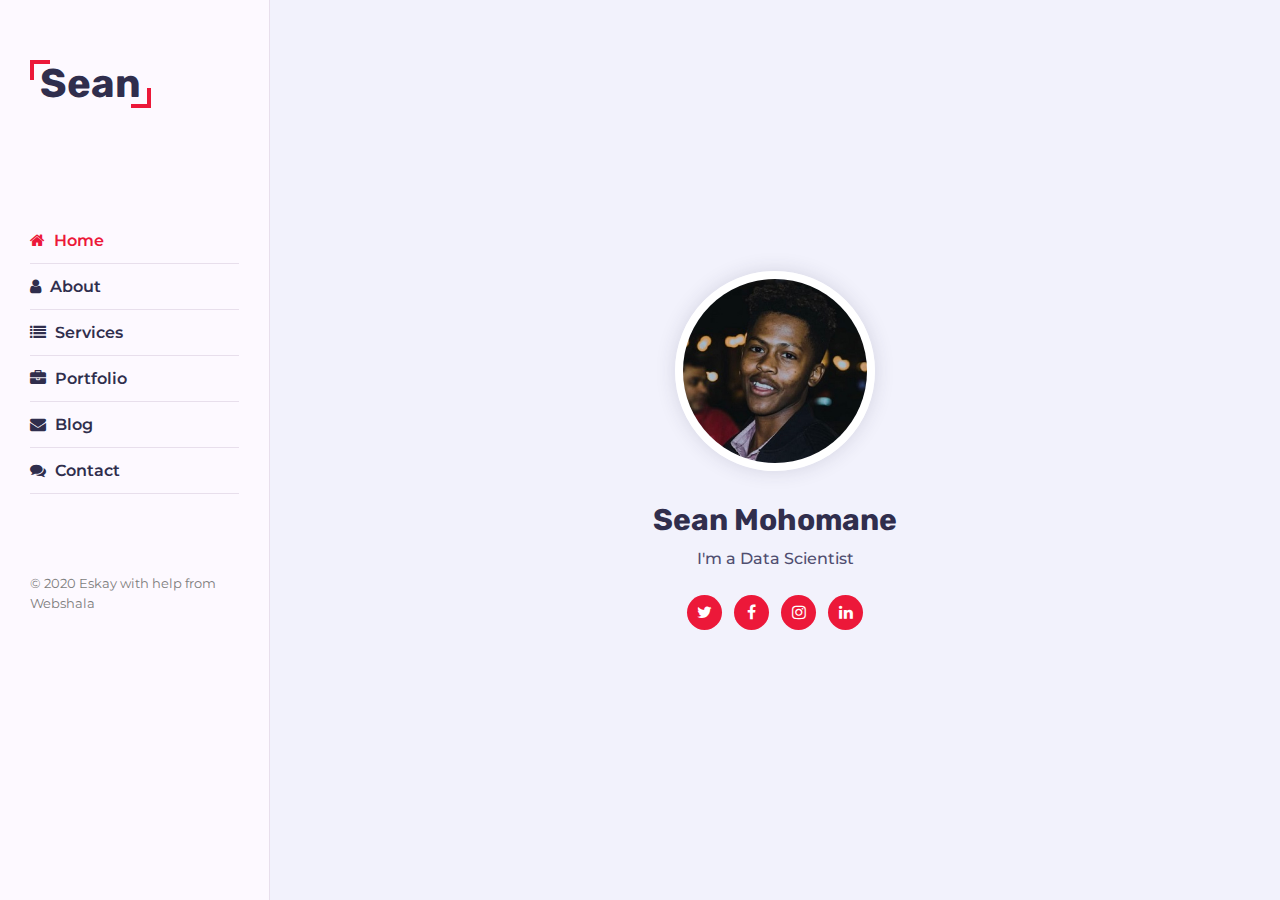
==== index.html @ befef788 "Done with the home page" ====
<!DOCTYPE html>
<html lang="en">
<head>
  <title>Personal Portfolio Template</title>
  <meta charset="utf-8">
  <meta name="viewport" content="width=device-width, initial-scale=1">
   <!-- Template css Files -->
	<link rel="stylesheet" href="css/style.css" type="text/css">
  <link rel="stylesheet" href="css/skins/pink.css" type="text/css">
</head>
<body>

   <!-- Main Container -->
   <div class="main-container">
     <!-- Aside -->
     <div class="aside">
       <!-- Logo -->
       <div class="logo">
        <a href="#">Sean</a>
       </div>
       <!-- Nav Toggler Btn -->
       <div class="nav-toggler">
         <span></span>
       </div>
       <!-- Nav  -->
       <ul class="nav">
        <li><a href="#" class="active"><i class="fa fa-home"> </i> Home</a></li>
        <li><a href="#"><i class="fa fa-user"> </i> About</a></li>
        <li><a href="#"><i class="fa fa-list"> </i> Services</a></li>
        <li><a href="#"><i class="fa fa-briefcase"> </i> Portfolio</a></li>
        <li><a href="#"><i class="fa fa-envelope"> </i> Blog</a></li>
        <li><a href="#"><i class="fa fa-comments"> </i> Contact</a></li>
        
       </ul>
       <!-- Copyright  -->
       <div class="copyright-text">
        &copy; 2020 Eskay with help from Webshala
       </div>
     </div>
     <!-- Aside End -->
     <!-- Main Content -->
     <div class="main-content">
       <!-- Home Section -->
       <section class="home section">
         <div class="container">
           <div class="intro">
             <img src="images/about.jpg" alt="profile" class="shadow-dark">
             <h1>Sean Mohomane </h1>
             <p>I'm a Data Scientist</p>
             <div class="social-links">
               <a href="#"><i class="fa fa-twitter"></i></a>
               <a href="#"><i class="fa fa-facebook"></i></a>
               <a href="#"><i class="fa fa-instagram"></i></a>
               <a href="#"><i class="fa fa-linkedin"></i></a>
             </div>
           </div>
         </div>
       </section>
       <!-- Home Section End -->
     </div>
     <!-- Main content End -->
   </div>
   <!-- Main Container -->

</body>
</html>
---- css/style.css ----
/*Font Awesome Free Icon*/
 @import url("https://stackpath.bootstrapcdn.com/font-awesome/4.7.0/css/font-awesome.min.css");
 /*Google fonts*/
 @import url('https://fonts.googleapis.com/css?family=Montserrat:400,500,600,700&display=swap');
 @import url('https://fonts.googleapis.com/css?family=Rubik:500,700,900&display=swap');

body{
    margin: 0;
    line-height: 1.5;
    font-size: 16px;
    font-family: 'Montserrat', sans-serif;
    font-weight: 400;
}

*{
    margin: 0;
    padding: 0;
    outline: none;
    text-decoration: none;
    box-sizing: border-box;
}

::before, ::after{
    box-sizing: border-box;
}

.section{
    background-color: #f2f2fc;
    min-height: 100vh;
    display: block ;
    padding: 0 30px;
}

.main-content{
    padding-left: 270px;
}
.container{
    max-width: 1100px;
    width: 100%;
    margin: auto;
}
.shadow-dark{
    -webkit-box-shadow: 0 0 20px rgba(48, 46, 77, 0.15);
    box-shadow: 0 0 20px rgba(48, 46, 77, 0.15);
}
 /* Aside */
 .aside{
     width: 270px;
     background-color: #fdf9ff;
     position: fixed;
     height: 100%;
     left: 0;
     right: 0;
     z-index: 10;
     border-right: 1px solid #e8dfec;
     padding: 30px;
}
.aside .logo{
    padding: 30px 0;
}
.aside .logo a{
    font-size: 40px;
    color: #302e4d;
    font-family: 'Rubik', sans-serif;
    font-weight: 700;
    text-decoration: none;
    display: inline-block;
    position: relative;
    padding: 0 10px;
    line-height: 48px;
}
.aside .logo a::before{
    content: '';
    height: 20px;
    width: 20px;
    position: absolute;
    top: 0;
    left: 0;
}
.aside .logo a::after{
    content: '';
    height: 20px;
    width: 20px;
    position: absolute;
    bottom: 0;
    right: 0;
}
.aside .nav-toggler{
    height: 40px;
    width: 40px;
    border: 1px solid #d4d4e3;
    cursor: pointer;
    position: fixed;
    left: 300px;
    top: 30px;
    z-index: 11;
    border-radius: 5px;
    background-color: #fdf9ff;
    /* display: -ms-flexbox;
    display: flex; */
    display: none;
    -ms-flex-align: center;
    align-items: center;
    -ms-flex-pack: center;
    justify-content: center;
}
.aside .nav-toggler span{
    height: 2px;
    width: 18px;
    display: inline-block;
    position: relative;
}
.aside .nav-toggler span::before{
    content: '';
    height: 2px;
    width: 18px;
    position: absolute;
    top: -6px;
    left: 0;
}
.aside .nav-toggler span::after{
    content: '';
    height: 2px;
    width: 18px;
    position: absolute;
    top: 6px;
    left: 0;
}

.aside .nav{
    list-style: none; 
    margin: 80px 0;
    padding: 0;
}
.aside .nav li{
    display: block;
}
.aside .nav li a{
    font-size: 16px;
    font-weight: 600;
    color: #302e4d;
    text-decoration: none;
    line-height: 45px;
    display: block;
    border-bottom: 1px solid #e8dfec;
    -webkit-transition: all 0.3s ease;
    transition: all 0.3s ease;
    text-transform: capitalize;
}
.aside .nav li a:not(.active):hover{
    padding-left: 5px; 
}
.aside .nav li a .fa{
    margin-right: 5px;
}
.aside .copyright-text{
    font-size: 13px;
    color: #7d7d7d;
}
 /* Home */
 .home{
     min-height: 100vh;
     display: -ms-flexbox;
     display: flex;
 }

 .home .intro{
     text-align: center;
}
.home .intro img{
    height: 200px;
    width: 200px;
    border-radius: 50%;
    display: inline-block;
    border: 8px solid #ffffff;
}
.home .intro h1{
    font-size: 30px;
    color: #302e4d;
    font-family: 'Rubik', sans-serif;
    font-weight: 700;
    margin: 20px 0 5px;
}
.home .intro p{
    font-size: 16px;
    font-weight: 500;
    margin: 0;
    line-height: 22px;
    color: #504e70;
}
.home .intro .social-links{
    margin-top: 25px;

}
.home .intro .social-links a{
    height: 35px;
    width: 35px;
    display: inline-block;
    text-align: center;
    line-height: 35px;
    color: #ffffff;
    margin: 0 4px;
    border-radius: 50%;
    text-decoration: none;
    -webkit-transition: all 0.3s ease;
    transition: all 0.3s ease;
}

.home .intro .social-links a:hover{
    -webkit-transform: scale(1.1);
    transform: scale(1.1);
}
---- css/skins/pink.css ----
.aside .logo a::before{
    border-top: 4px solid #ec1839;
    border-left: 4px solid #ec1839;
}

.aside .logo a::after{
    border-right: 4px solid #ec1839;
    border-bottom: 4px solid #ec1839;
}
.aside .nav li a:hover,
.aside .nav li a.active{
    color: #ec1839;
}
.aside .nav-toggler span,
.aside .nav-toggler span::before,
.aside .nav-toggler span::after,
.home .intro .social-links a{
    background-color: #ec1839;
}
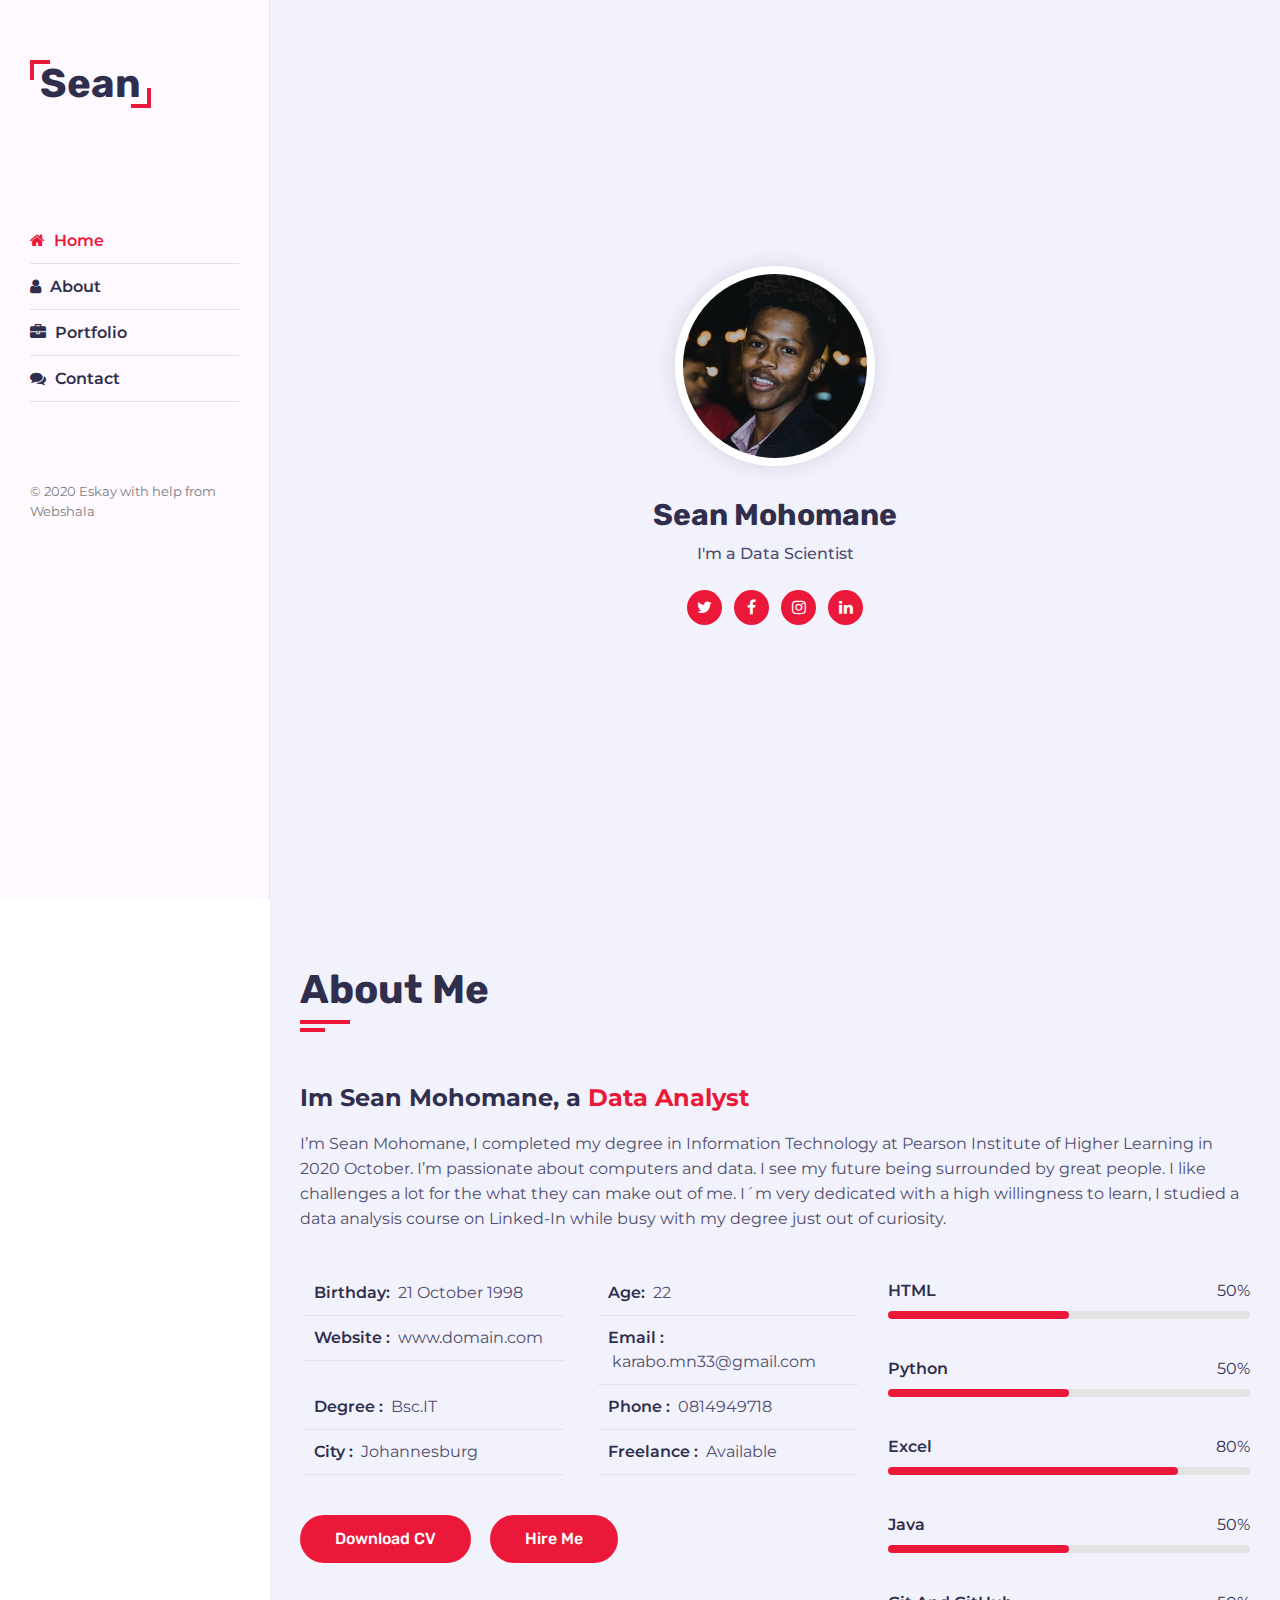
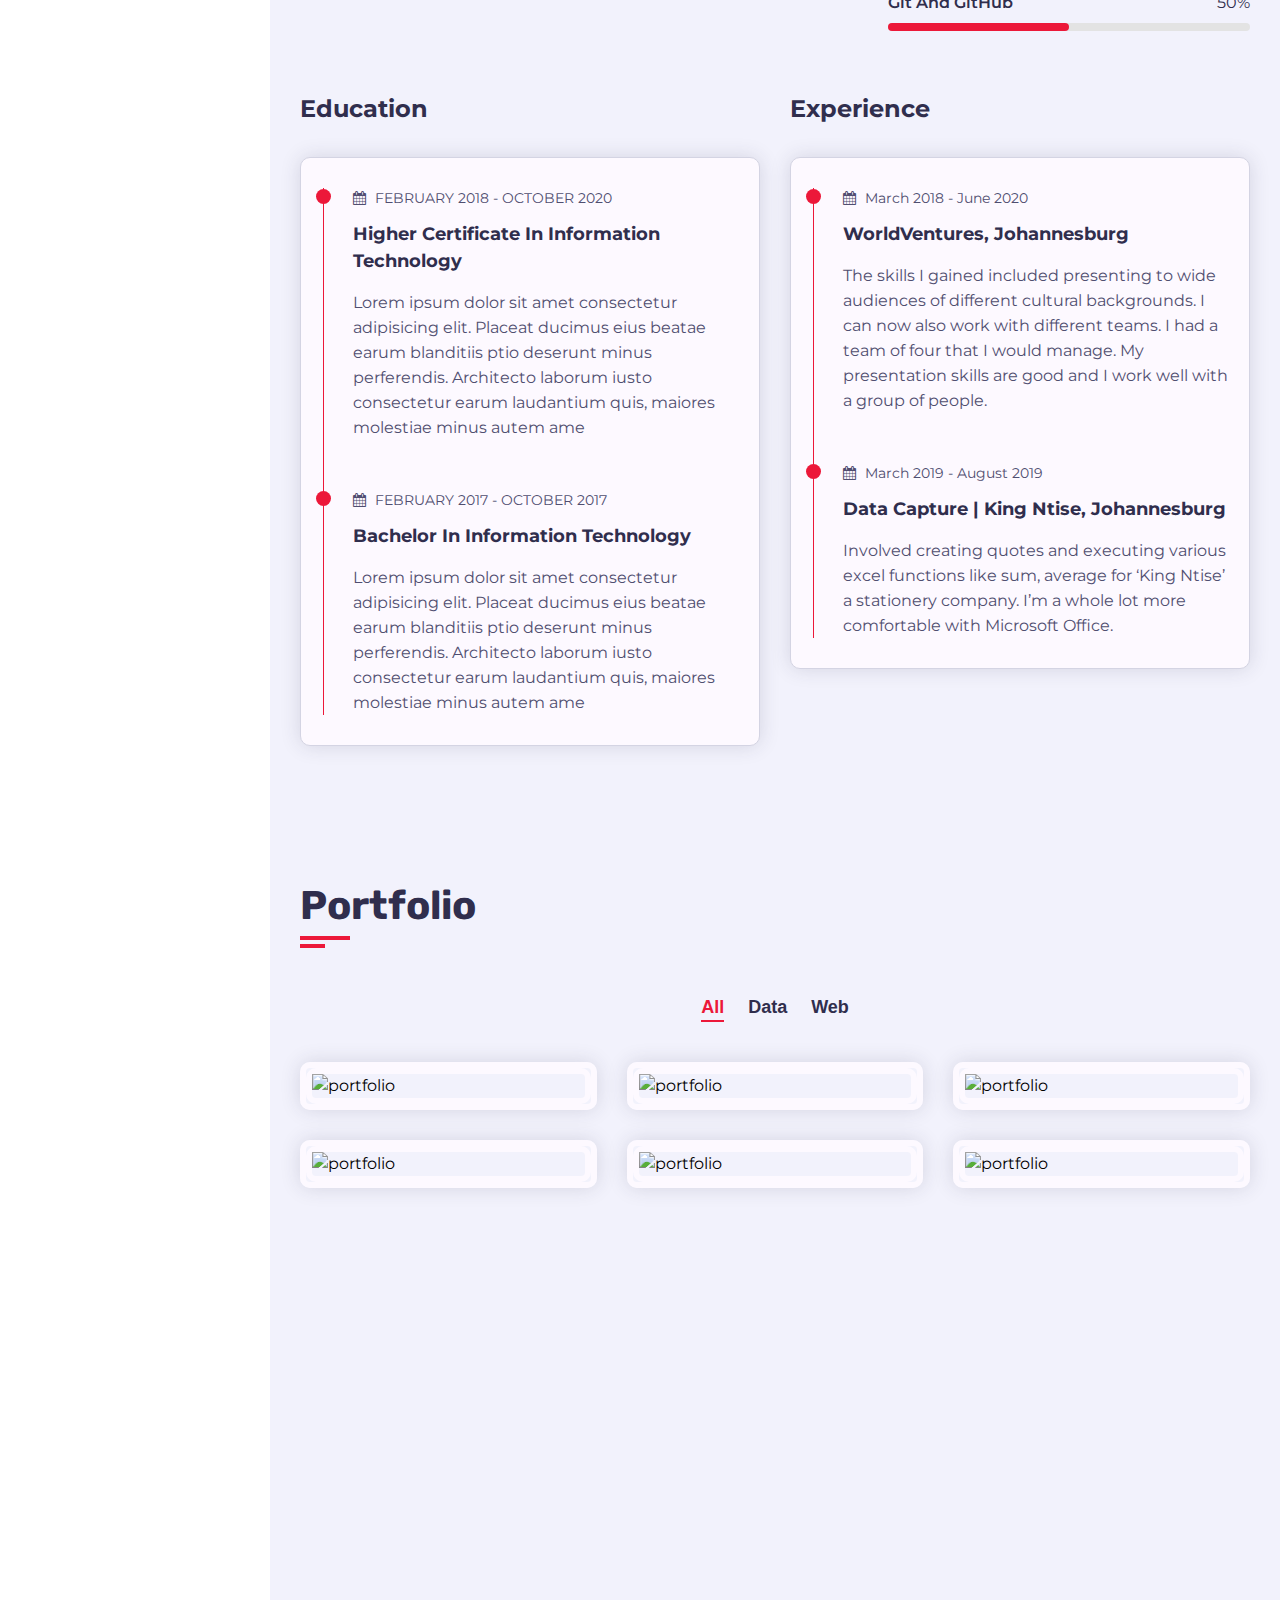
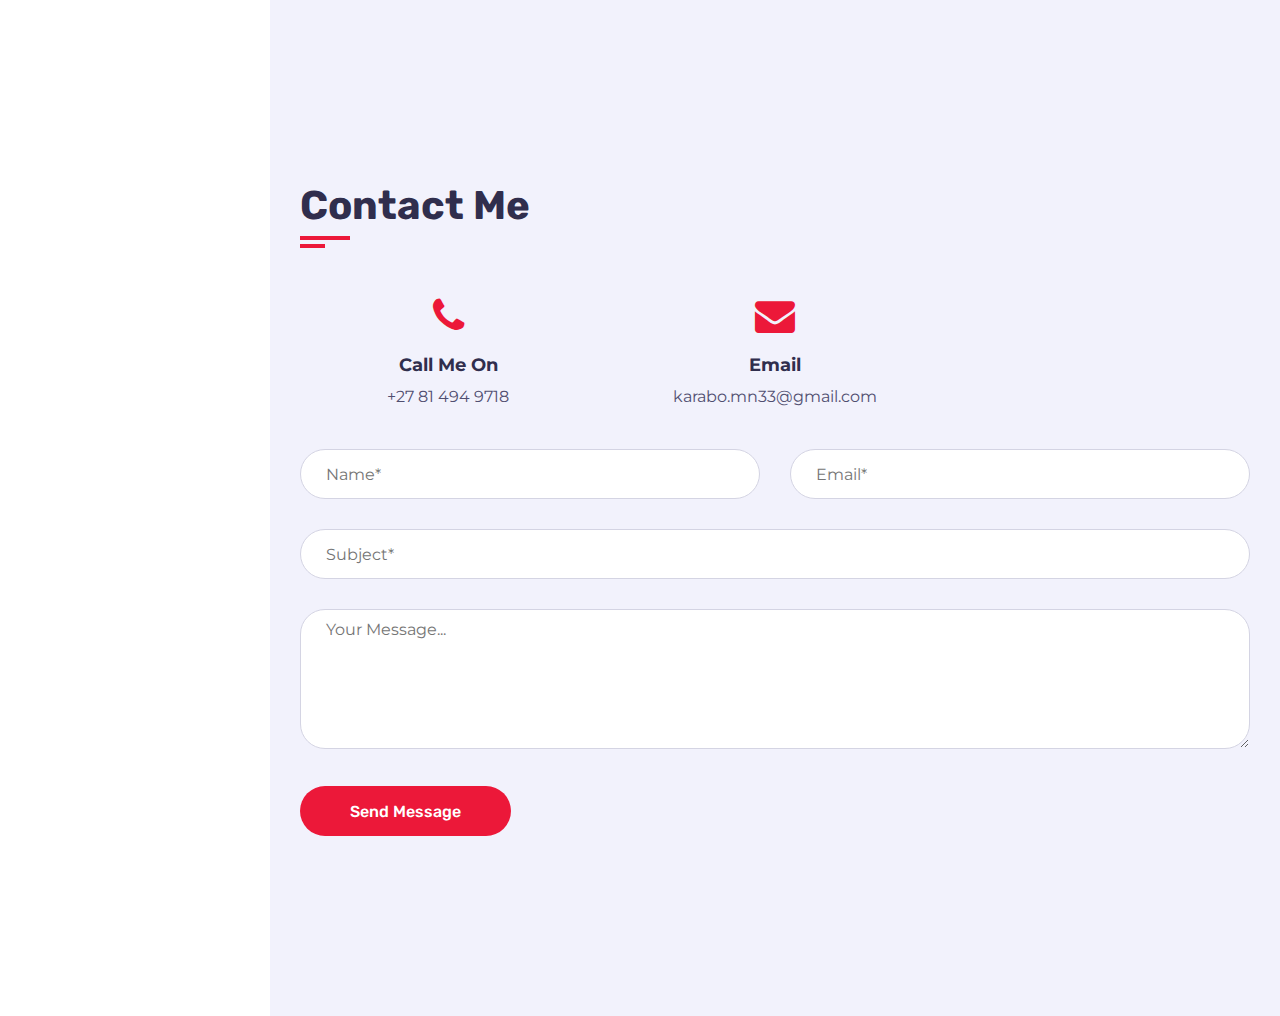
==== commit 42f0e873: "design done" ====
--- a/index.html
+++ b/index.html
@@ -26,9 +26,7 @@
        <ul class="nav">
         <li><a href="#" class="active"><i class="fa fa-home"> </i> Home</a></li>
         <li><a href="#"><i class="fa fa-user"> </i> About</a></li>
-        <li><a href="#"><i class="fa fa-list"> </i> Services</a></li>
         <li><a href="#"><i class="fa fa-briefcase"> </i> Portfolio</a></li>
-        <li><a href="#"><i class="fa fa-envelope"> </i> Blog</a></li>
         <li><a href="#"><i class="fa fa-comments"> </i> Contact</a></li>
         
        </ul>
@@ -40,6 +38,7 @@
      <!-- Aside End -->
      <!-- Main Content -->
      <div class="main-content">
+
        <!-- Home Section -->
        <section class="home section">
          <div class="container">
@@ -57,6 +56,360 @@
          </div>
        </section>
        <!-- Home Section End -->
+
+       <!-- About Section -->
+       <section class="about section">
+         <div class="container">
+           <div class="row">
+             <div class="section-title padd-15">
+               <h2>About Me</h2>
+             </div>
+           </div>
+           <div class="row">
+             <div class="about-content padd-15">
+               <div class="row">
+                 <div class="about-text padd-15">
+                   <h3>Im Sean Mohomane, a <span>Data Analyst</span></h3>
+                   <p>
+                    I’m Sean Mohomane, I completed my degree in Information Technology at Pearson Institute of Higher Learning in 2020 October.
+                    I’m passionate about computers and data. I see my future being surrounded by great people. 
+                    I like challenges a lot for the what they can make out of me. 
+                    I´m very dedicated with a high willingness to learn, I studied a data analysis course on Linked-In while busy with my degree just out of curiosity.
+                   </p>
+                 </div>
+               </div>
+               <div class="row"> 
+                 <div class="personal-info padd-15">
+                  <div class="row">
+                    <div class="info-item padd-15">
+                      <p>Birthday: <span>21 October 1998</span></p>
+                    </div>
+                    <div class="info-item padd-15">
+                      <p>Age: <span>22</span></p>
+                    </div>
+                    <div class="info-item padd-15">
+                      <p>Website : <span>www.domain.com</span></p>
+                    </div>
+                    <div class="info-item padd-15">
+                      <p>Email : <span>karabo.mn33@gmail.com</span></p>
+                    </div>
+                    <div class="info-item padd-15">
+                      <p>Degree : <span>Bsc.IT</span></p>
+                    </div>
+                    <div class="info-item padd-15">
+                      <p>Phone : <span>0814949718</span></p>
+                    </div>
+                    <div class="info-item padd-15">
+                      <p>City : <span>Johannesburg</span></p>
+                    </div>
+                    <div class="info-item padd-15">
+                      <p>Freelance : <span>Available</span></p>
+                    </div>
+                  </div>
+                  <div class="row">
+                    <div class="buttons padd-15">
+                      <a href="#" class="btn">Download CV</a>
+                      <a href="#" class="btn">Hire Me</a>
+                    </div>
+                  </div>
+                 </div>
+                 <div class="skills  padd-15">
+                  <div class="row">
+                    <div class="skill-item padd-15">
+                      <h5>HTML</h5>
+                      <div class="progress">
+                        <div class="progress-in" style="width: 50%;"></div>
+                        <div class="skill-percent">50%</div>
+                      </div>
+                    </div>
+                    <div class="skill-item padd-15">
+                      <h5>Python</h5>
+                      <div class="progress">
+                        <div class="progress-in" style="width: 50%;"></div>
+                        <div class="skill-percent">50%</div>
+                      </div>
+                    </div>
+                    <div class="skill-item padd-15">
+                      <h5>Excel</h5>
+                      <div class="progress">
+                        <div class="progress-in" style="width: 80%;"></div>
+                        <div class="skill-percent">80%</div>
+                      </div>
+                    </div>
+                    <div class="skill-item padd-15">
+                      <h5>Java</h5>
+                      <div class="progress">
+                        <div class="progress-in" style="width: 50%;"></div>
+                        <div class="skill-percent">50%</div>
+                      </div>
+                    </div>
+                    <div class="skill-item padd-15">
+                      <h5>Git and GitHub</h5>
+                      <div class="progress">
+                        <div class="progress-in" style="width: 50%;"></div>
+                        <div class="skill-percent">50%</div>
+                      </div>
+                    </div>
+                  </div>
+                 </div>
+               </div>
+               <div class="row">
+                 <div class="education padd-15">
+                   <h3 class="title">Education</h3>
+                   <div class="row">
+                     <div class="timeline-box padd-15">
+                      <div class="timeline shadow-dark">
+                        <!-- Timeline Item -->
+                        <div class="timeline-item">
+                          <div class="circle-dot"></div>
+                          <h6 class="timeline-date">
+                            <i class="fa fa-calendar"></i> FEBRUARY 2018 - OCTOBER 2020
+                          </h6>
+                          <h4 class="timeline-title">Higher Certificate in Information Technology</h4>
+                          <p class="timeline-text">
+                          Lorem ipsum dolor sit amet consectetur adipisicing 
+                          elit. Placeat ducimus eius beatae earum blanditiis 
+                          ptio deserunt minus perferendis. Architecto laborum
+                           iusto consectetur earum laudantium quis, maiores 
+                           molestiae minus autem ame </p>
+                        </div>
+                        <!-- TImeline item end  -->
+                        <!-- Timeline Item -->
+                        <div class="timeline-item">
+                          <div class="circle-dot"></div>
+                          <h6 class="timeline-date">
+                            <i class="fa fa-calendar"></i> FEBRUARY 2017 - OCTOBER 2017
+                          </h6>
+                          <h4 class="timeline-title">Bachelor in Information Technology</h4>
+                          <p class="timeline-text">
+                          Lorem ipsum dolor sit amet consectetur adipisicing 
+                          elit. Placeat ducimus eius beatae earum blanditiis 
+                           ptio deserunt minus perferendis. Architecto laborum
+                           iusto consectetur earum laudantium quis, maiores 
+                           molestiae minus autem ame </p>
+                        </div>
+                      <!-- TImeline item end  -->
+                     </div>
+                   </div>
+                 </div>
+                 </div>
+                 <div class="experience padd-15">
+                   <h3 class="title">Experience</h3>
+                   <div class="row">
+                    <div class="timeline-box padd-15">
+                     <div class="timeline shadow-dark">
+                       <!-- Timeline Item -->
+                       <div class="timeline-item">
+                         <div class="circle-dot"></div>
+                         <h6 class="timeline-date">
+                           <i class="fa fa-calendar"></i> March 2018 - June 2020
+                         </h6>
+                         <h4 class="timeline-title"> WorldVentures, Johannesburg</h4>
+                         <p class="timeline-text">
+                          The skills I gained included presenting to wide audiences of different cultural backgrounds.
+                           I can now also work with different teams. 
+                           I had a team of four that I would manage. 
+                           My presentation skills are good and I work well with a group of people. </p>
+                       </div>
+                       <!-- TImeline item end  -->
+                       <!-- Timeline Item -->
+                       <div class="timeline-item">
+                         <div class="circle-dot"></div>
+                         <h6 class="timeline-date">
+                           <i class="fa fa-calendar"></i> March 2019 - August 2019
+                         </h6>
+                         <h4 class="timeline-title">Data Capture | King Ntise, Johannesburg </h4>
+                         <p class="timeline-text"> 
+                           Involved creating quotes and executing various excel functions like sum, 
+                           average for ‘King Ntise’ a stationery company. I’m a whole lot more comfortable with Microsoft Office. </p>
+                       </div>
+                     <!-- TImeline item end  -->
+                    </div>
+                  </div>
+                </div>
+                 </div>
+               </div>
+             </div>
+            </div>
+          </div>
+       </section>
+       <!-- About Section End  -->
+
+       <!-- Portfolio Section  -->
+      <section class="portfolio section ">
+        <div class="container">
+          <div class="row">
+            <div class="section-title padd-15">
+              <h2>Portfolio</h2>
+            </div>
+          </div>
+          <div class="row">
+              <div class="portfolio-filter padd-15">
+                <button type="button" class="active" data-filter="all">all</button>
+                <!-- <button type="button" data-filter="web-design">web-design</button> -->
+                <button type="button" data-filter="photography">Data</button>
+                <button type="button" data-filter="wordpress">Web</button>
+              </div>
+             <!-- Portfolio Item -->
+             <div class="portfolio-item padd-15" data-category="web-design">
+               <div class="portfolio-item-inner shadow-dark">
+                 <div class="portfolio-img">
+                   <img src="images/portfolio/1.jpg" alt="portfolio">
+                 </div>
+                 <div class="portfolio-info">
+                   <h4>Web design</h4>
+                   <div class="icon">
+                     <i class="fa fa-search"></i>
+                   </div>
+                 </div>
+               </div>
+             </div>
+             <!-- Portfolio Item End-->
+             <!-- Portfolio Item -->
+              <div class="portfolio-item padd-15" data-category="wordpress">
+               <div class="portfolio-item-inner shadow-dark">
+                 <div class="portfolio-img">
+                   <img src="images/portfolio/2.jpg" alt="portfolio">
+                 </div>
+                 <div class="portfolio-info">
+                   <h4>wordpress</h4>
+                   <div class="icon">
+                     <i class="fa fa-search"></i>
+                   </div>
+                 </div>
+               </div>
+             </div>
+             <!-- Portfolio Item End-->
+             <!-- Portfolio Item -->
+              <div class="portfolio-item padd-15" data-category="web-design">
+               <div class="portfolio-item-inner shadow-dark">
+                 <div class="portfolio-img">
+                   <img src="images/portfolio/3.jpg" alt="portfolio">
+                 </div>
+                 <div class="portfolio-info">
+                   <h4>Web design</h4>
+                   <div class="icon">
+                     <i class="fa fa-search"></i>
+                   </div>
+                 </div>
+               </div>
+             </div>
+             <!-- Portfolio Item End-->
+             <!-- Portfolio Item -->
+              <div class="portfolio-item padd-15" data-category="photography">
+               <div class="portfolio-item-inner shadow-dark">
+                 <div class="portfolio-img">
+                   <img src="images/portfolio/4.jpg" alt="portfolio">
+                 </div>
+                 <div class="portfolio-info">
+                   <h4>Photography</h4>
+                   <div class="icon">
+                     <i class="fa fa-search"></i>
+                   </div>
+                 </div>
+               </div>
+             </div>
+             <!-- Portfolio Item End-->
+             <!-- Portfolio Item -->
+              <div class="portfolio-item padd-15" data-category="web-design">
+               <div class="portfolio-item-inner shadow-dark">
+                 <div class="portfolio-img">
+                   <img src="images/portfolio/5.jpg" alt="portfolio">
+                 </div>
+                 <div class="portfolio-info">
+                   <h4>Web design</h4>
+                   <div class="icon">
+                     <i class="fa fa-search"></i>
+                   </div>
+                 </div>
+               </div>
+             </div>
+             <!-- Portfolio Item End-->
+             <!-- Portfolio Item -->
+              <div class="portfolio-item padd-15" data-category="web-design">
+               <div class="portfolio-item-inner shadow-dark">
+                 <div class="portfolio-img">
+                   <img src="images/portfolio/6.jpg" alt="portfolio">
+                 </div>
+                 <div class="portfolio-info">
+                   <h4>Web design</h4>
+                   <div class="icon">
+                     <i class="fa fa-search"></i>
+                   </div>
+                 </div>
+               </div>
+             </div>
+             <!-- Portfolio Item End-->
+            
+           </div>
+        </div>
+      </section>
+       <!-- Portfolio Section End  -->
+
+       <!-- Contact Section -->
+       <section class="contact section ">
+        <div class="container">
+          <div class="row">
+            <div class="section-title padd-15">
+              <h2>Contact Me</h2>
+            </div>
+          </div>
+          <div class="row">
+            <!-- contact-info-item -->
+            <div class="contact-info-item padd-15">
+              <div class="icon"><i class="fa fa-phone"></i></div>
+              <h4>Call Me On</h4>
+              <p>+27 81 494 9718</p>
+            </div>
+            <!-- contact-info-item End -->
+            <!-- contact-info-item -->
+            <div class="contact-info-item padd-15">
+              <div class="icon"><i class="fa fa-envelope"></i></div>
+              <h4>Email</h4>
+              <p>karabo.mn33@gmail.com</p>
+            </div>
+            <!-- contact-info-item End -->
+          </div>
+
+          <!-- Contact Form -->
+          <div class="row"> 
+            <form action="" class="contact-form padd-15">
+              <div class="row">
+                <div class="form-item col-6 padd-15">
+                  <div class="form-group">
+                    <input type="text" class="form-control" placeholder="Name*">
+                  </div>
+                </div>
+                <div class="form-item col-6 padd-15">
+                  <div class="form-group">
+                    <input type="text" class="form-control" placeholder="Email*">
+                  </div>
+                </div>
+              </div>
+              <div class="row">
+                <div class="form-item col-12 padd-15">
+                  <div class="form-group">
+                    <input type="text" class="form-control" placeholder="Subject*">
+                  </div>
+                </div>
+              </div>
+              <div class="row">
+                <div class="form-item col-12 padd-15">
+                  <div class="form-group">
+                    <textarea class="form-control" placeholder="Your Message... "></textarea>
+                  </div>
+                </div>
+              </div>
+              <div class="row">
+                <div class="col-12 padd-15">
+                  <button type="submit" class="btn">Send Message</button>
+                </div>
+              </div>
+            </form>
+          </div>
+          <!-- Contact Form End -->
+        </div>
+       <!-- Contact Section End -->
      </div>
      <!-- Main content End -->
    </div>
--- a/css/style.css
+++ b/css/style.css
@@ -24,6 +24,9 @@
 ::before, ::after{
     box-sizing: border-box;
 }
+input,textarea,select{
+    font-family: 'Montserrat', sans-serif;
+}
 
 .section{
     background-color: #f2f2fc;
@@ -31,7 +34,54 @@
     display: block ;
     padding: 0 30px;
 }
-
+.section .container{
+    padding-top: 60px;
+    padding-bottom: 70px;
+}
+.section-title{
+    -ms-flex: 0 0 100%;
+    flex: 0 0 100%;
+    max-width: 100%;
+    margin-bottom: 60px;
+}
+.section-title h2{
+    font-size: 40px;
+    color: #302e4d;
+    font-family: 'Rubik', sans-serif;
+    font-weight: 700;
+    margin: 0;
+    position: relative;
+}
+.section-title h2::before{
+    content: '';
+    height: 4px;
+    width: 50px;
+    position: absolute;
+    top: 100%;
+    left: 0;
+}
+.section-title h2::after{
+    content: '';
+    height: 4px;
+    width: 25px;
+    position: absolute;
+    top: 100%;
+    left: 0;
+    margin-top: 8px;
+}
+.row{
+    display: -ms-flexbox;
+    display: flex;
+    -ms-flex: wrap;
+    flex-wrap: wrap;
+    margin-right: -15px;
+    margin-left: -15px;
+    position: relative;
+}
+.padd-15{
+    padding-left: 15px;
+    padding-right: 15px;
+}
 .main-content{
     padding-left: 270px;
 }
@@ -43,6 +93,26 @@
 .shadow-dark{
     -webkit-box-shadow: 0 0 20px rgba(48, 46, 77, 0.15);
     box-shadow: 0 0 20px rgba(48, 46, 77, 0.15);
+}.btn{
+    font-size: 16px;
+    font-family: 'Rubik', sans-serif;
+    font-weight: 500;
+    padding: 12px 35px;
+    color: #ffffff;
+    border-radius: 40px;
+    -webkit-transition: all 0.3s ease;
+    transition: all 0.3s ease;
+    display: inline-block;
+    white-space: nowrap;
+    border: none;
+    cursor: pointer;
+}
+.btn:hover{
+    -webkit-transform: scale(1.05);
+    transform: scale(1.05);
+}
+.hidden{
+    display: none!important;
 }
  /* Aside */
  .aside{
@@ -206,8 +276,400 @@
     -webkit-transition: all 0.3s ease;
     transition: all 0.3s ease;
 }
-
 .home .intro .social-links a:hover{
     -webkit-transform: scale(1.1);
     transform: scale(1.1);
+}
+
+/* About Section */
+
+.about .about-content{
+    -ms-flex: 0 0 100%;
+    flex: 0 0 100%;
+    max-width: 100%;
+}
+.about .about-content .about-text{
+    -ms-flex: 0 0 100%;
+    flex: 0 0 100%;
+    max-width: 100%;
+}
+.about .about-content .about-text h3{
+    font-size: 24px;
+    margin-bottom: 15px;
+    font-weight: 700;
+    color: #302e4d;
+}
+.about .about-content .about-text p{
+    font-size: 16px;
+    line-height: 25px;
+    color: #504e70;
+    margin: 0;
+}
+
+.about .about-content .personal-info{
+    /* background-color: red; */
+    -ms-flex: 0 0 60%;
+    flex: 0 0 60%;
+    max-width: 60%;
+    margin-top: 40px;
+}
+.about .about-content .personal-info .info-item{
+    -ms-flex: 0 0 60%;
+    flex: 0 0 50%;
+    max-width: 50%;
+}
+
+.about .about-content .personal-info .info-item p{
+    /* background-color: red; */
+    font-weight: 600;
+    padding: 10px;
+    font-size: 16px;
+    color: #302e4d;
+    margin-left: 4px;
+    border-bottom: 1px solid #e8dfec; 
+}
+
+.about .about-content .personal-info .info-item p span{
+    font-weight: 400;
+    color: #504e70;
+    margin-left: 4px;
+    display: inline-block;
+}
+.about .about-content .personal-info .buttons{
+    margin-top: 30px;
+}
+.about .about-content .personal-info .buttons .btn{
+    margin-right: 15px;
+    margin-top: 10px;
+}
+.about .about-content .skills{
+    /* background-color: blue; */
+    -ms-flex: 0 0 40%;
+    flex: 0 0 40%;
+    max-width: 40%;
+    margin-top: 40px;
+}
+.about .about-content .skills .skill-item{
+    -ms-flex: 0 0 100%;
+    flex: 0 0 100%;
+    max-width: 100%;
+    /* background-color: red; */
+
+}
+.about .about-content .skills .skill-item h5{
+    line-height: 40px;
+    font-weight: 600;
+    font-size: 16px;
+    color: #302e4d;
+    text-transform: capitalize;
+    margin: 0;
+}
+.about .about-content .skills .skill-item .progress{
+    background-color: #e3e3e3;
+    height: 8px;
+    border-radius: 4px;
+    width: 100%;
+    position: relative;
+}
+
+.about .about-content .skills .skill-item{
+    margin-bottom: 30px;
+}
+.about .about-content .skills .skill-item .progress .progress-in{
+    position: absolute;
+    left: 0;
+    top: 0;
+    height: 100%;
+    border-radius: 4px;
+}
+.about .about-content .skills .skill-item .skill-percent{
+    /* display: none; */
+    line-height: 40px;
+    position: absolute;
+    color: #302e4d;
+    right: 0;
+    top: -40px;
+    font-weight: 400;
+}
+.about .about-content .education{
+    -ms-flex: 0 0 50%;
+    flex: 0 0 50%;
+    max-width: 50%;
+    margin-top: 30px;
+}
+.about .about-content .experience{
+    -ms-flex: 0 0 50%;
+    flex: 0 0 50%;
+    max-width: 50%;
+    margin-top: 30px;
+}
+.about .about-content h3.title{
+    font-size: 24px;
+    margin-bottom: 30px;
+    font-weight: 700;
+    color: #302e4d;    
+}
+.about .about-content .timeline-box{
+    -ms-flex: 0 0 100%;
+    flex: 0 0 100%;
+    max-width: 100%;
+}
+.about .about-content .timeline{
+    background-color: #fdf9ff;
+    padding: 30px 15px;
+    border: 1px solid #d4d4e3;
+    border-radius: 10px;
+    width: 100%;    
+    position: relative;
+}
+.about .about-content .timeline .timeline-item{
+    position: relative;
+    padding-left: 37px;
+    padding-bottom: 50px;
+}
+.about .about-content .timeline .timeline-item:last-child{
+    padding-bottom: 0;
+}
+.about .about-content .timeline .timeline-item::before{
+    content: '';
+    width: 1px;
+    position: absolute;
+    height: 100%;
+    left: 7px;
+    top: 0;
+}
+.about .about-content .timeline .circle-dot{
+    position: absolute;
+    left: 0;
+    top: 1px;
+    height: 15px;
+    width: 15px;
+    left: 0px;
+    border-radius: 50%;
+}
+.about .about-content .timeline .timeline-date .fa{
+    margin-right: 5px;
+}
+.about .about-content .timeline .timeline-date{
+    font-size: 14px;
+    font-weight: 400;
+    margin-bottom: 12px;
+    color: #504e70;
+}
+.about .about-content .timeline .timeline-title{
+    font-weight: 700;
+    font-size: 18px;
+    margin-bottom: 15px;
+    text-transform: capitalize;
+    color: #302e4d;
+}
+.about .about-content .timeline .timeline-text{
+    font-size: 16px;
+    line-height: 25px;
+    color: #504e70;
+    margin: 0;
+}
+
+/* Portfolio Section */
+.portfolio .container{
+    padding-bottom: 40px;
+    
+}
+.portfolio .portfolio-filter{
+    /* background-color: red; */
+    -ms-flex: 0 0 100%;
+    flex: 0 0 100%;
+    max-width: 100%;
+    text-align: center;
+    margin-bottom: 40px;
+}
+
+.portfolio .portfolio-filter button{
+    border: none;
+    background-color: transparent;
+    font-size: 18px;
+    font-weight: 800;
+    text-transform: capitalize;
+    margin: 0 10px;
+    color: #302e4d;
+    cursor: pointer;
+    border-bottom: 2px solid transparent;
+    white-space: nowrap;
+    padding-bottom: 2px;
+    -webkit-transition: all 0.3s ease;
+    transition: all 0.3s ease;
+}
+.portfolio .portfolio-item{
+    flex: 0 0 33.33%;
+    max-width: 33.33%;
+    margin-bottom: 30px;
+}
+.portfolio .portfolio-item-inner{
+    border: 6px solid #fdf9ff;
+    border-radius: 10px;
+    overflow: hidden;
+    cursor: pointer;
+    position: relative;
+}
+.portfolio .portfolio-item-inner .portfolio-img{
+    border: 6px solid #fdf9ff;
+    border-radius: 10px;
+}
+
+.portfolio .portfolio-item-inner .portfolio-img img{
+    width: 100%;
+    display: block;
+}
+.portfolio .portfolio-item .portfolio-info{
+    position : absolute;
+    left: 0;
+    top: 0;
+    background-color: rgba(0, 0, 0, 0.8);
+    height: 100%;
+    width: 100%;
+    z-index: 1;
+    padding: 30px;
+    -webkit-transition: all 0.3s ease;
+    transition: all 0.3s ease;
+    opacity: 0;
+}
+.portfolio .portfolio-item-inner:hover .portfolio-info{
+    opacity: 1;
+}
+.portfolio .portfolio-item .portfolio-info h4{
+    font-size: 18px;
+    font-weight: 700;
+    color: #ffffff;
+    text-transform: capitalize;
+    -webkit-transition: all 0.3s ease;
+    transition: all 0.3s ease;
+    -webkit-transform: translateX(20px);
+    transform: translateX(20px);
+    opacity: 0;
+}
+.portfolio .portfolio-item-inner:hover .portfolio-info h4{
+    opacity: 1;
+    -webkit-transform: translateX(0px);
+    transform: translateX(0px);
+}
+.portfolio .portfolio-item .portfolio-info .icon{
+    height: 40px;
+    width: 40px;
+    background-color: #ffffff;
+    text-align: center;
+    border-radius: 50%;
+    position: absolute;
+    right: 30px;
+    bottom: 30px;
+    opacity: 0;
+    -webkit-transition: all 0.3s ease;
+    transition: all 0.3s ease;
+    -webkit-transform: translateX(20px);
+    transform: translateX(20px);
+
+
+}
+.portfolio .portfolio-item-inner:hover .portfolio-info .icon{
+    opacity: 1;
+    -webkit-transform: translateX(0px);
+    transform: translateX(0px);
+}
+.portfolio .portfolio-item .portfolio-info .icon .fa{
+    line-height: 40px;
+}
+
+/* Portfolio Section */
+
+
+
+
+
+
+
+
+
+
+
+
+
+
+
+
+
+
+
+
+
+
+/* Contact Section */
+.contact .contact-info-item{
+    -ms-flex: 0 0 33.33%;
+    flex: 0 0 33.33%;
+    max-width: 33.33%;
+    text-align: center;
+    margin-bottom: 40px;
+
+}
+.contact .contact-info-item .icon{
+    display: inline-block;
+}
+.contact .contact-info-item .icon .fa{
+    font-size: 40px;
+}
+.contact .contact-info-item h4{
+    font-size: 18px;
+    font-weight: 700;
+    color: #302e4d;
+    text-transform: capitalize;
+    margin: 15px 0 5px;
+}
+    .contact .contact-info-item p{
+        font-size: 16px;
+        line-height: 25px;
+        color: #504e70;
+        margin: 0;
+        font-weight: 400;
+    }
+.contact .contact-form{
+    /* background-color: red; */
+    -ms-flex: 0 0 100%;
+    flex: 0 0 100%;
+    max-width: 100%;
+}
+.contact .contact-form .col-6{
+    /* background-color: red; */
+    flex: 0 0 50%;
+    max-width: 50%;
+}
+.contact .contact-form .col-12{
+    /* background-color: red; */
+    -ms-flex: 0 0 100%;
+    flex: 0 0 100%;
+    max-width: 100%;
+}
+.contact .contact-form .form-item{
+    margin-bottom: 30px;
+
+}
+.contact .contact-form .form-item .form-control{
+    width: 100%;
+    height: 50px;
+    border-radius: 25px;
+    border: 1px solid #d4d4e3;
+    padding: 10px 25px;
+    font-size: 16px;
+    color: #504e70;
+    -webkit-transition: all 0.3s ease;
+    transition: all 0.3s ease;
+}
+.contact .contact-form .form-item .form-control:focus{
+     -webkit-box-shadow: 0 0 20px rgba(48,46,77,0.15);
+     box-shadow: 0 0 20px rgba(48,46,77,0.15);
+}
+.contact .contact-form .form-item textarea.form-control{
+    height: 140px;
+}
+.contact .contact-form .btn{
+    height: 50px;
+    padding: 0 50px;
 }--- a/css/skins/pink.css
+++ b/css/skins/pink.css
@@ -7,13 +7,29 @@
     border-right: 4px solid #ec1839;
     border-bottom: 4px solid #ec1839;
 }
+.contact .contact-info-item .icon .fa,
+.portfolio .portfolio-item .portfolio-info .icon .fa,
+.portfolio .portfolio-filter button.active,
+.about .about-content .about-text h3 span,
 .aside .nav li a:hover,
 .aside .nav li a.active{
     color: #ec1839;
 }
+.about .about-content .timeline .circle-dot,
+.about .about-content .timeline .timeline-item::before,
+.about .about-content .timeline::before,
+.about .about-content .skills .skill-item .progress .progress-in,
+.btn,
+.section-title h2::after,
+.section-title h2::before,
 .aside .nav-toggler span,
 .aside .nav-toggler span::before,
 .aside .nav-toggler span::after,
 .home .intro .social-links a{
     background-color: #ec1839;
+}
+
+
+.portfolio .portfolio-filter button.active{
+    border-color: #ec1839;    
 }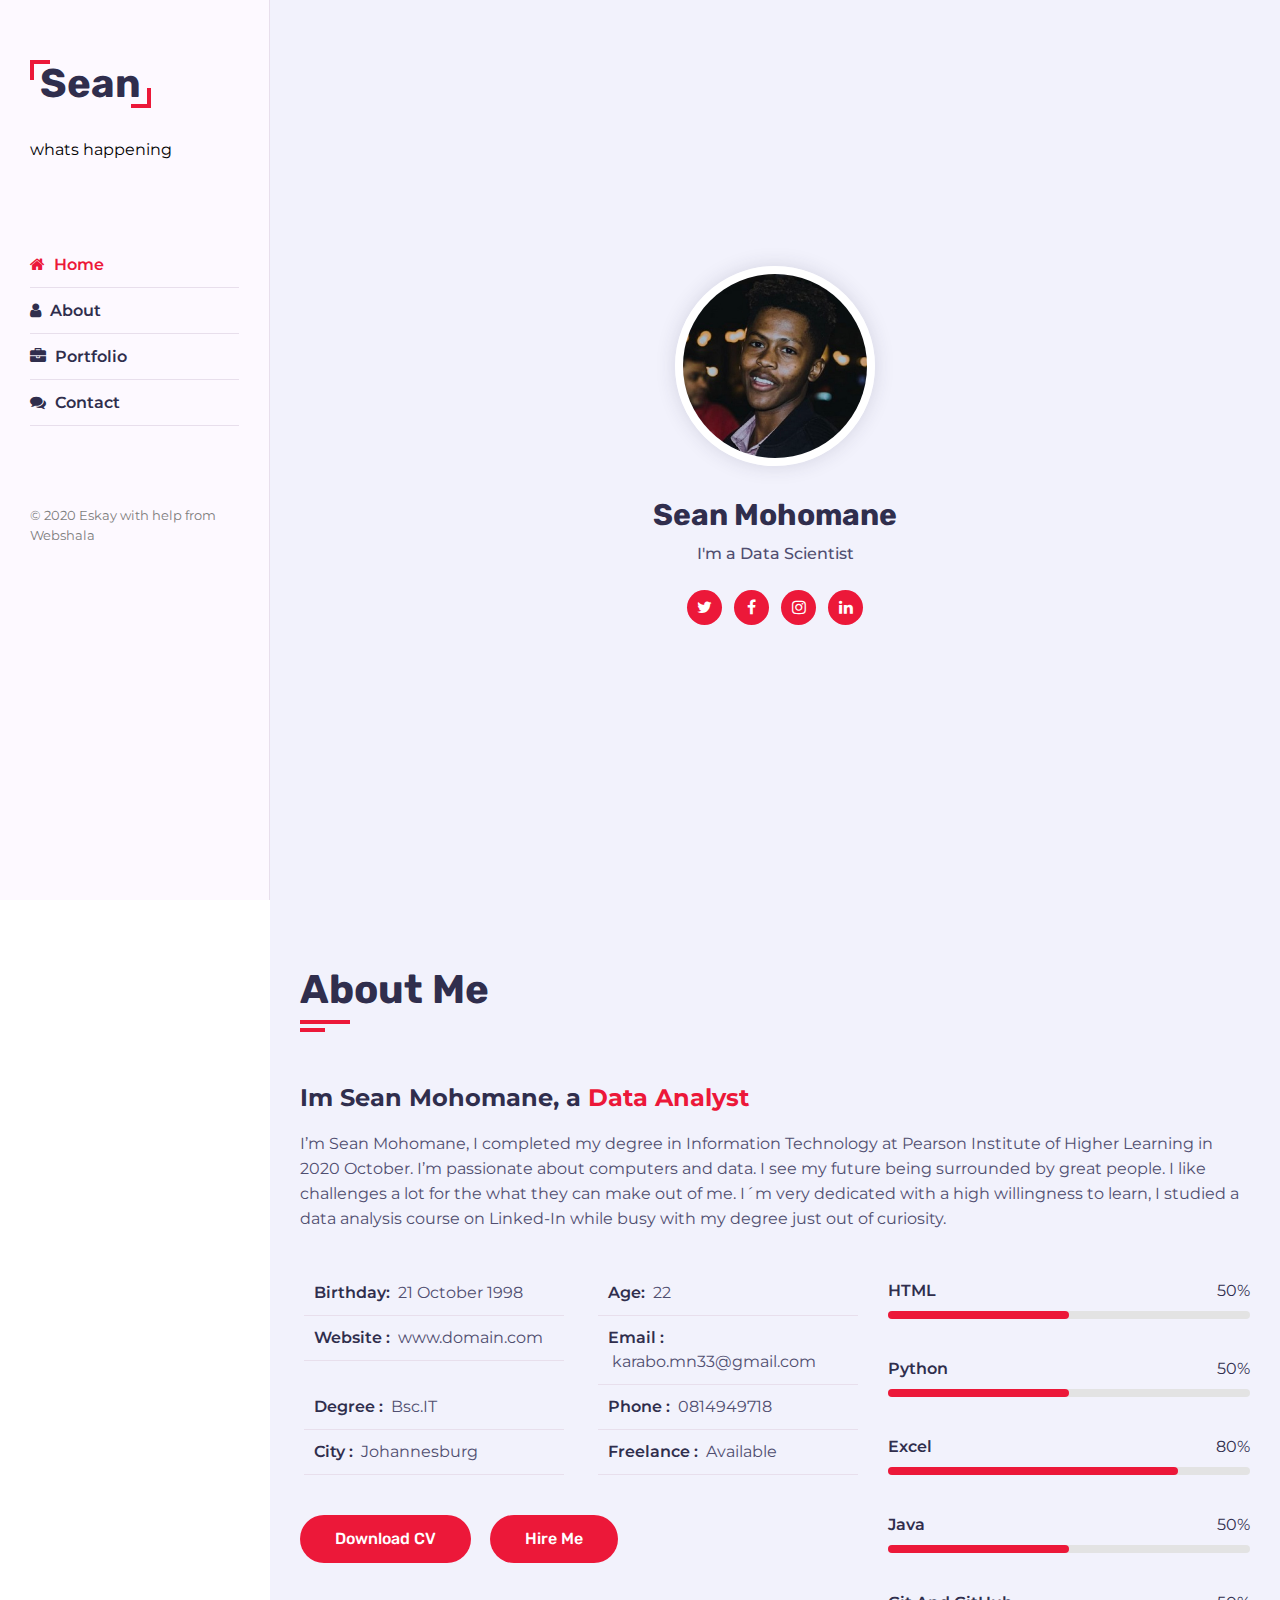
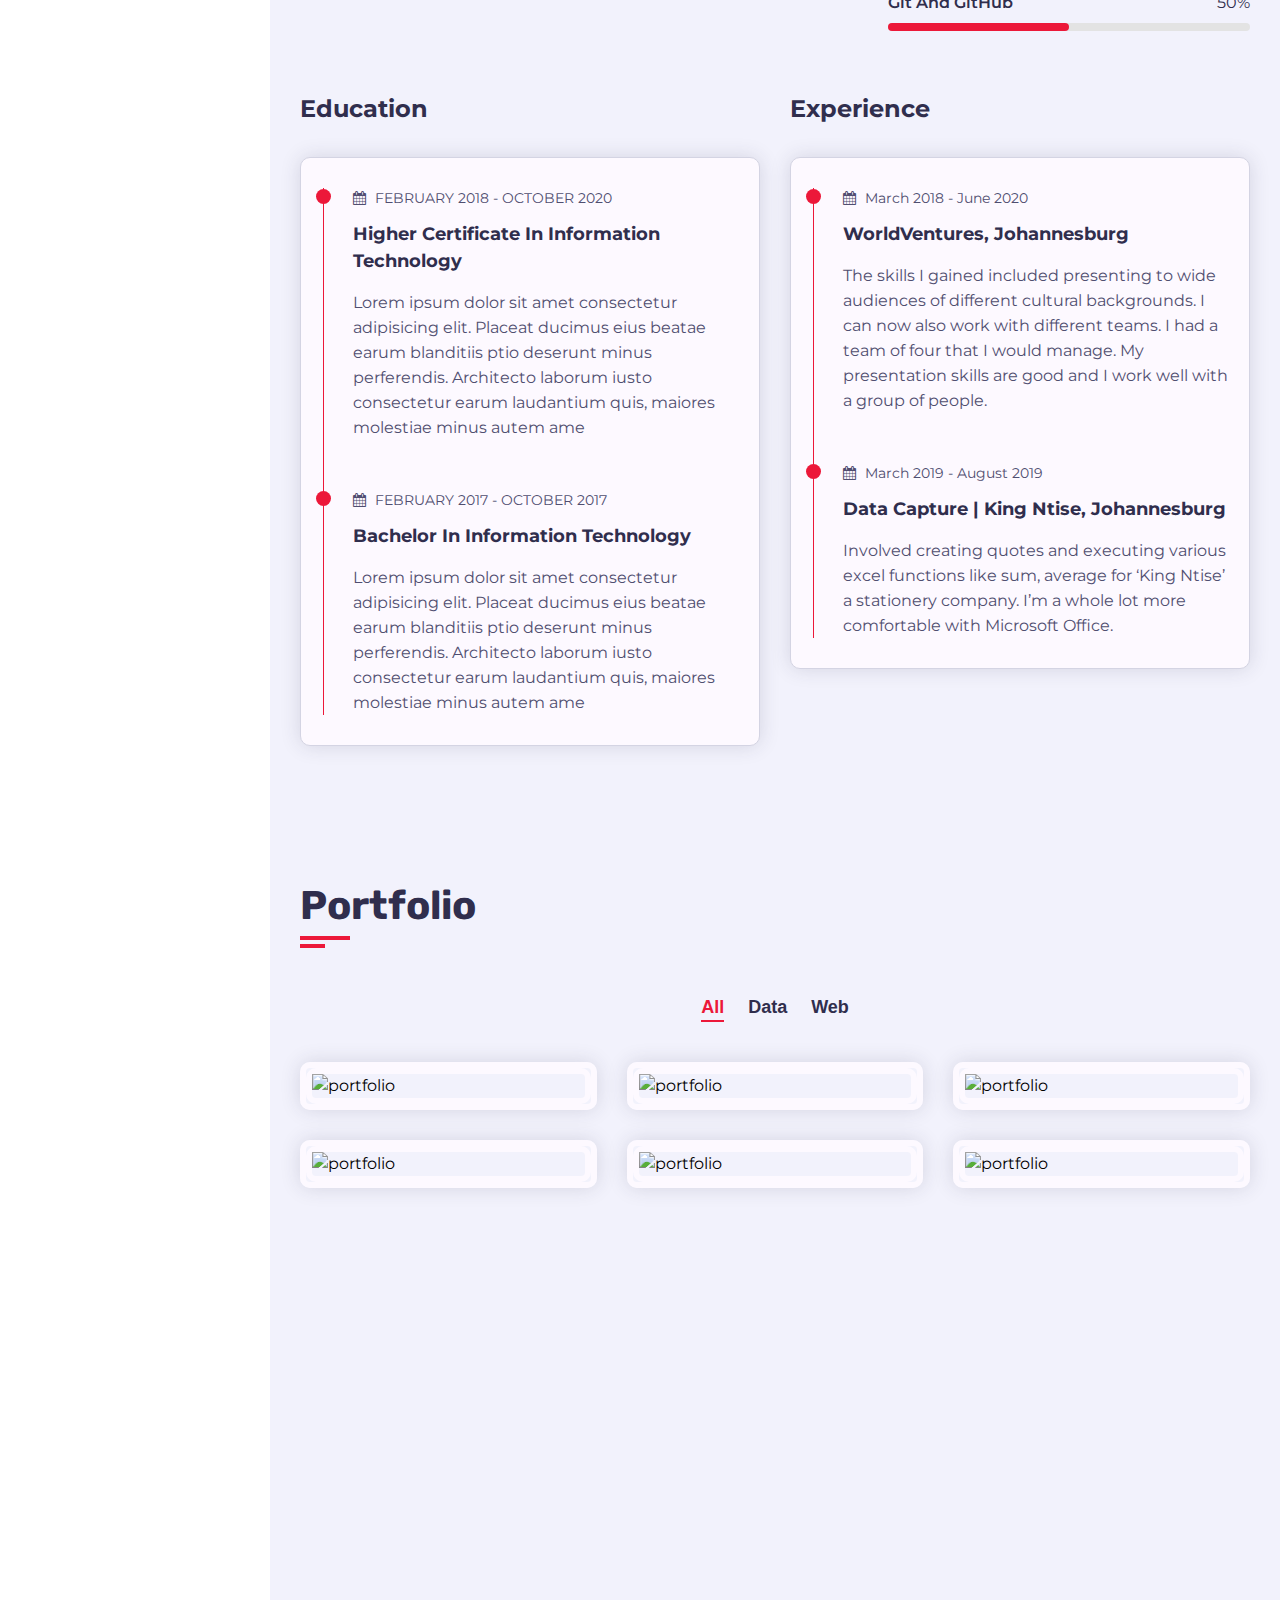
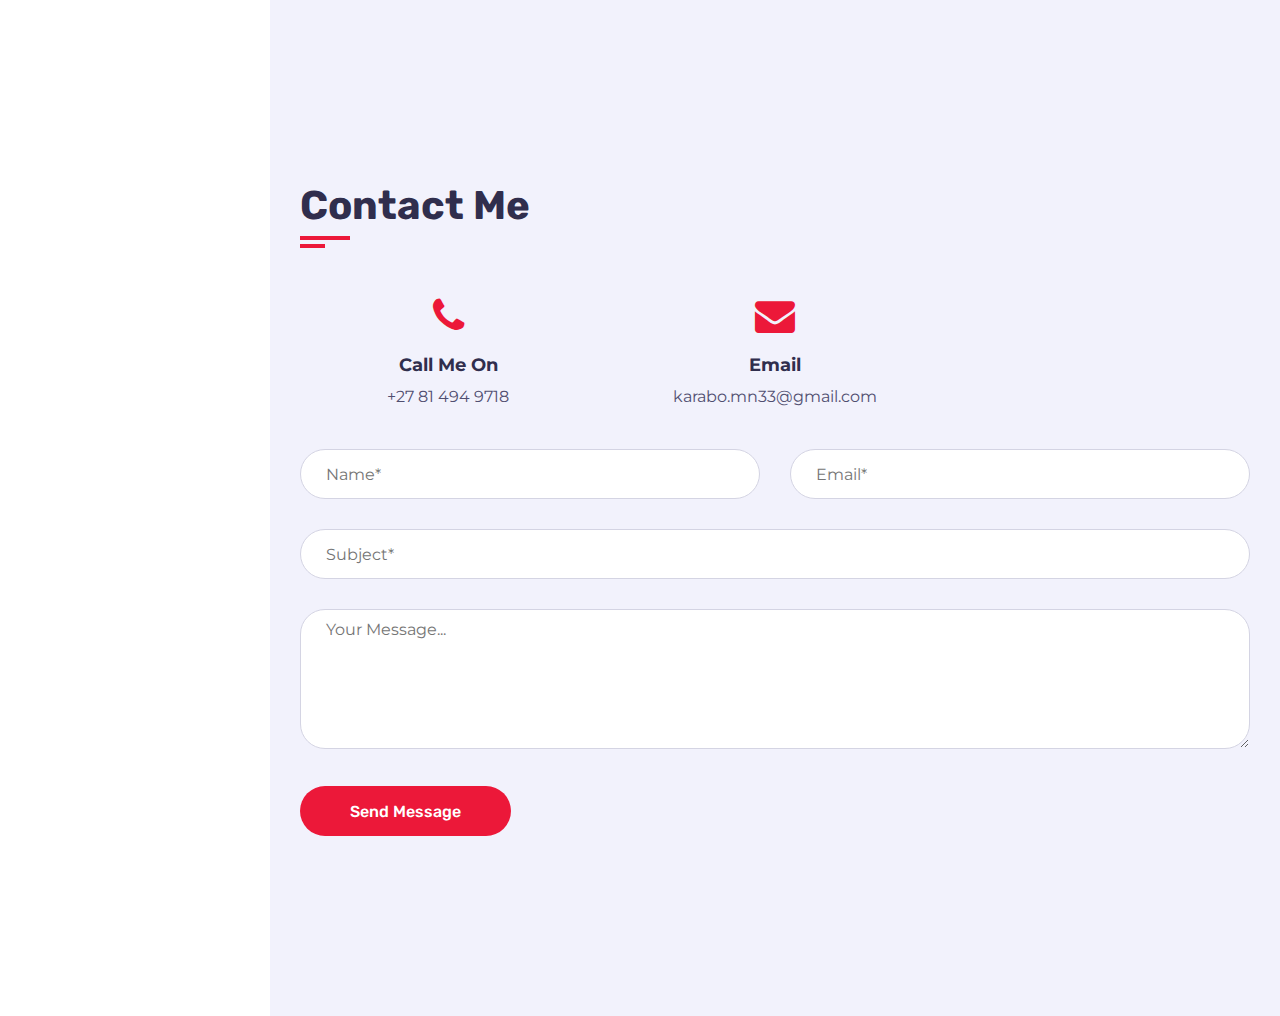
==== commit 560b4c1d: "test" ====
--- a/index.html
+++ b/index.html
@@ -23,11 +23,12 @@
          <span></span>
        </div>
        <!-- Nav  -->
+       whats happening
        <ul class="nav">
-        <li><a href="#" class="active"><i class="fa fa-home"> </i> Home</a></li>
-        <li><a href="#"><i class="fa fa-user"> </i> About</a></li>
-        <li><a href="#"><i class="fa fa-briefcase"> </i> Portfolio</a></li>
-        <li><a href="#"><i class="fa fa-comments"> </i> Contact</a></li>
+        <li><a href="#home" class="active"><i class="fa fa-home"> </i> Home</a></li>
+        <li><a href="#about"><i class="fa fa-user"> </i> About</a></li>
+        <li><a href="#portfolio"><i class="fa fa-briefcase"> </i> Portfolio</a></li>
+        <li><a href="#contact"><i class="fa fa-comments"> </i> Contact</a></li>
         
        </ul>
        <!-- Copyright  -->
--- a/css/style.css
+++ b/css/style.css
@@ -672,4 +672,54 @@
 .contact .contact-form .btn{
     height: 50px;
     padding: 0 50px;
+}
+
+/* Responsive */
+
+@media (max-width: 1199px){
+    .aside{
+        left: -270px;
+    }
+    .main-content{
+        padding-left: 0;
+    }
+    .about .about-content .personal-info .info-item p span{
+        display: block;
+        margin-left: 0;
+    }
+}
+@media (max-width: 991px){
+    .blog .blog-item,
+    .portfolio .portfolio-item,
+    .service .service-item{
+        -ms-flex: 0 0 50%;
+        flex: 0 0 50%;
+        max-width: 50%;
+
+    }
+}
+
+@media (max-width: 767px){
+    .contact .contact-form .col-6,
+    .blog .blog-item,
+    .service .service-item,
+    .about .about-content .experience,
+    .about .about-content .education,
+    .about .about-content .skills,
+    .about .about-content .personal-info{
+        -ms-flex: 0 0 100%;
+        flex: 0 0 100%;
+        max-width: 100%;
+    }
+    .portfolio .portfolio-filter button{
+        margin-bottom: 8px;
+    }
+}
+@media (max-width: 575px){
+    .contact .contact-info-item,
+    .portfolio .portfolio-item{
+    -ms-flex: 0 0 100%;
+    flex: 0 0 100%;
+    max-width: 100%;
+    }
 }